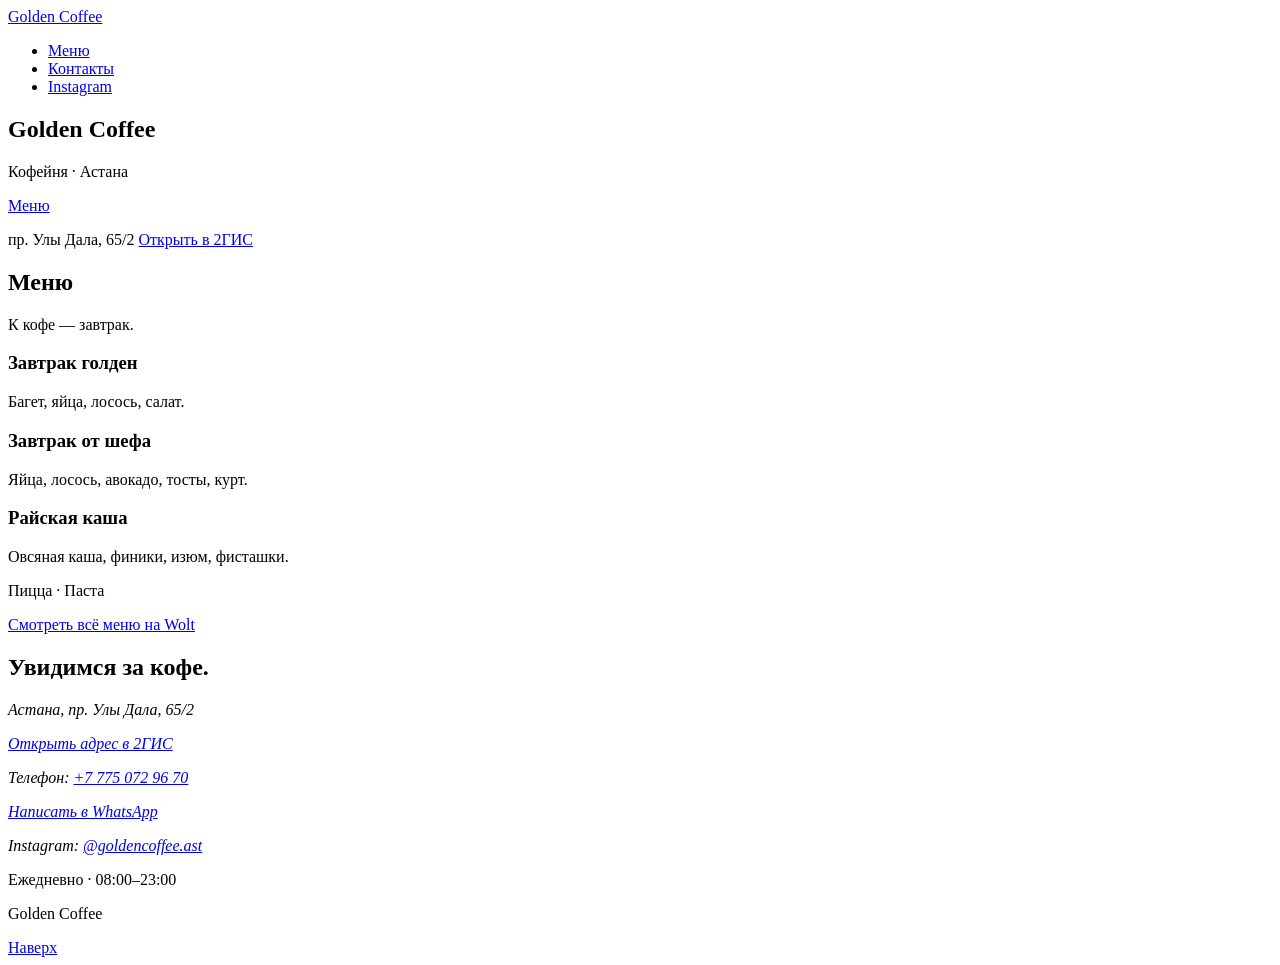
==== index.html @ 51bb7415 "initial commit" ====
<!DOCTYPE html>
<html lang="ru">
  <head>
    <meta charset="UTF-8">
    <meta name="viewport" content="width=device-width, initial-scale=1">
    <meta
      name="description"
      content="Golden Coffee в Астане: меню завтраков, адрес на проспекте Улы Дала, часы работы и контакты кофейни."
    >
    <title>Golden Coffee — кофейня в Астане</title>
  </head>
  <body>
    <header id="top" class="site-header">
      <a class="site-header__brand" href="#top" aria-label="Golden Coffee — в начало страницы">
        Golden Coffee
      </a>

      <nav class="site-nav" aria-label="Основная навигация">
        <ul class="site-nav__list">
          <li><a href="#menu">Меню</a></li>
          <li><a href="#contacts">Контакты</a></li>
          <li>
            <a href="https://www.instagram.com/goldencoffee.ast/" target="_blank" rel="noopener noreferrer">
              Instagram
            </a>
          </li>
        </ul>
      </nav>
    </header>

    <main id="main-content">
      <section class="hero" aria-labelledby="hero-title">
        <h1 id="hero-title" class="hero__title">Golden Coffee</h1>
        <p class="hero__subtitle">Кофейня · Астана</p>
        <a class="hero__menu-link" href="#menu">Меню</a>


        <p class="hero__location">
          пр. Улы Дала, 65/2
          <a href="https://2gis.kz/astana/firm/70000001091866178" target="_blank" rel="noopener noreferrer">
            Открыть в 2ГИС
          </a>
        </p>
      </section>

      <section id="menu" class="menu" aria-labelledby="menu-title">
        <header class="menu__header">
          <h2 id="menu-title">Меню</h2>
          <p>К кофе — завтрак.</p>
        </header>

        <article class="menu-item" aria-labelledby="golden-breakfast-title">
          <h3 id="golden-breakfast-title">Завтрак голден</h3>
          <p>Багет, яйца, лосось, салат.</p>
        </article>

        <article class="menu-item" aria-labelledby="chef-breakfast-title">
          <h3 id="chef-breakfast-title">Завтрак от шефа</h3>
          <p>Яйца, лосось, авокадо, тосты, курт.</p>
        </article>

        <article class="menu-item" aria-labelledby="porridge-title">
          <h3 id="porridge-title">Райская каша</h3>
          <p>Овсяная каша, финики, изюм, фисташки.</p>
        </article>

        <p class="menu__categories">Пицца · Паста</p>
        <a
          class="menu__full-link"
          href="https://wolt.com/ru/kaz/nur-sultan/restaurant/golden-coffee4"
          target="_blank"
          rel="noopener noreferrer"
        >
          Смотреть всё меню на Wolt
        </a>
      </section>

      <section id="contacts" class="contacts" aria-labelledby="contacts-title">
        <h2 id="contacts-title">Увидимся за кофе.</h2>

        <address class="contacts__address">
          <p>Астана, пр. Улы Дала, 65/2</p>
          <p>
            <a href="https://2gis.kz/astana/firm/70000001091866178" target="_blank" rel="noopener noreferrer">
              Открыть адрес в 2ГИС
            </a>
          </p>
          <p>
            Телефон:
            <a href="tel:+77750729670">+7 775 072 96 70</a>
          </p>
          <p>
            <a href="https://wa.me/77750729670" target="_blank" rel="noopener noreferrer">
              Написать в WhatsApp
            </a>
          </p>
          <p>
            Instagram:
            <a href="https://www.instagram.com/goldencoffee.ast/" target="_blank" rel="noopener noreferrer">
              @goldencoffee.ast
            </a>
          </p>
        </address>

        <p class="contacts__hours">
          Ежедневно · <time datetime="08:00">08:00</time>–<time datetime="23:00">23:00</time>
        </p>

      </section>
    </main>

    <footer class="site-footer">
      <p class="site-footer__brand">Golden Coffee</p>
      <a class="site-footer__top-link" href="#top">Наверх</a>
    </footer>
  </body>
</html>
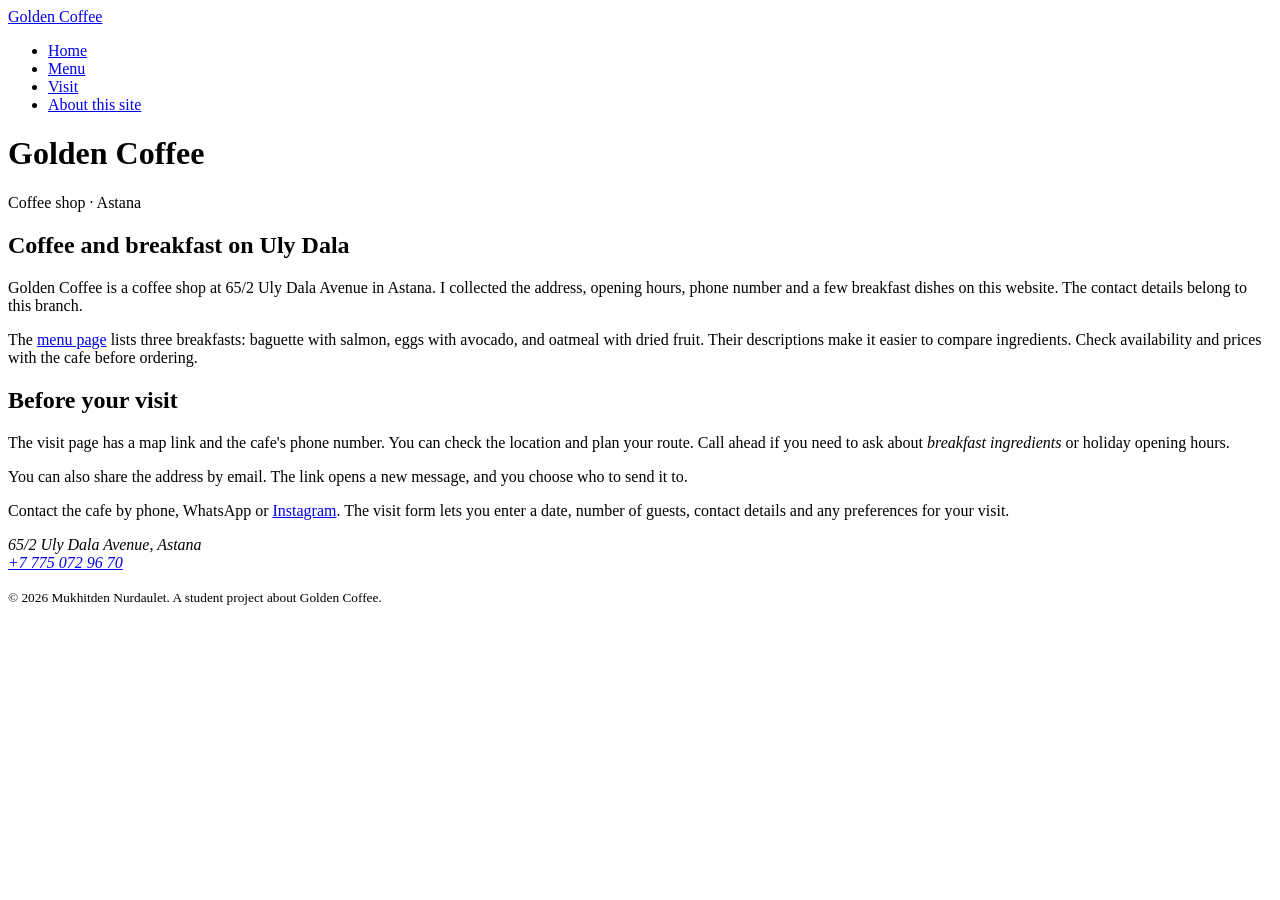
==== commit 123bf955: "updated porject" ====
--- a/index.html
+++ b/index.html
@@ -1,117 +1,66 @@
 <!DOCTYPE html>
-<html lang="ru">
+<html lang="en">
   <head>
     <meta charset="UTF-8">
     <meta name="viewport" content="width=device-width, initial-scale=1">
-    <meta
-      name="description"
-      content="Golden Coffee в Астане: меню завтраков, адрес на проспекте Улы Дала, часы работы и контакты кофейни."
-    >
-    <title>Golden Coffee — кофейня в Астане</title>
+    <meta name="description" content="Golden Coffee in Astana: breakfast dishes, the Uly Dala Avenue address, opening hours and contact details.">
+    <meta name="author" content="Mukhitden Nurdaulet">
+    <title>Golden Coffee - Coffee shop in Astana</title>
   </head>
   <body>
-    <header id="top" class="site-header">
-      <a class="site-header__brand" href="#top" aria-label="Golden Coffee — в начало страницы">
-        Golden Coffee
-      </a>
-
-      <nav class="site-nav" aria-label="Основная навигация">
-        <ul class="site-nav__list">
-          <li><a href="#menu">Меню</a></li>
-          <li><a href="#contacts">Контакты</a></li>
-          <li>
-            <a href="https://www.instagram.com/goldencoffee.ast/" target="_blank" rel="noopener noreferrer">
-              Instagram
-            </a>
-          </li>
+    <!-- Author: Mukhitden Nurdaulet. -->
+    <header id="top">
+      <a href="index.html">Golden Coffee</a>
+      <!-- Relative links work when the files are opened without a server. -->
+      <nav aria-label="Main navigation">
+        <ul>
+          <li><a href="index.html" aria-current="page">Home</a></li>
+          <li><a href="menu.html">Menu</a></li>
+          <li><a href="visit.html">Visit</a></li>
+          <li><a href="colophon.html">About this site</a></li>
         </ul>
       </nav>
     </header>
-
-    <main id="main-content">
-      <section class="hero" aria-labelledby="hero-title">
-        <h1 id="hero-title" class="hero__title">Golden Coffee</h1>
-        <p class="hero__subtitle">Кофейня · Астана</p>
-        <a class="hero__menu-link" href="#menu">Меню</a>
-
-
-        <p class="hero__location">
-          пр. Улы Дала, 65/2
-          <a href="https://2gis.kz/astana/firm/70000001091866178" target="_blank" rel="noopener noreferrer">
-            Открыть в 2ГИС
-          </a>
+    <main>
+      <h1>Golden Coffee</h1>
+      <p>Coffee shop &middot; Astana</p>
+      <section aria-labelledby="about-title">
+        <h2 id="about-title">Coffee and breakfast on Uly Dala</h2>
+        <p>
+          Golden Coffee is a coffee shop at 65/2 Uly Dala Avenue in Astana.
+          I collected the address, opening hours, phone number and a few
+          breakfast dishes on this website. The contact details belong to this branch.
+        </p>
+        <p>
+          The <a href="menu.html">menu page</a> lists three breakfasts:
+          baguette with salmon, eggs with avocado, and oatmeal with dried fruit.
+          Their descriptions make it easier to compare ingredients.
+          Check availability and prices with the cafe before ordering.
         </p>
       </section>
-
-      <section id="menu" class="menu" aria-labelledby="menu-title">
-        <header class="menu__header">
-          <h2 id="menu-title">Меню</h2>
-          <p>К кофе — завтрак.</p>
-        </header>
-
-        <article class="menu-item" aria-labelledby="golden-breakfast-title">
-          <h3 id="golden-breakfast-title">Завтрак голден</h3>
-          <p>Багет, яйца, лосось, салат.</p>
-        </article>
-
-        <article class="menu-item" aria-labelledby="chef-breakfast-title">
-          <h3 id="chef-breakfast-title">Завтрак от шефа</h3>
-          <p>Яйца, лосось, авокадо, тосты, курт.</p>
-        </article>
-
-        <article class="menu-item" aria-labelledby="porridge-title">
-          <h3 id="porridge-title">Райская каша</h3>
-          <p>Овсяная каша, финики, изюм, фисташки.</p>
-        </article>
-
-        <p class="menu__categories">Пицца · Паста</p>
-        <a
-          class="menu__full-link"
-          href="https://wolt.com/ru/kaz/nur-sultan/restaurant/golden-coffee4"
-          target="_blank"
-          rel="noopener noreferrer"
-        >
-          Смотреть всё меню на Wolt
-        </a>
-      </section>
-
-      <section id="contacts" class="contacts" aria-labelledby="contacts-title">
-        <h2 id="contacts-title">Увидимся за кофе.</h2>
-
-        <address class="contacts__address">
-          <p>Астана, пр. Улы Дала, 65/2</p>
-          <p>
-            <a href="https://2gis.kz/astana/firm/70000001091866178" target="_blank" rel="noopener noreferrer">
-              Открыть адрес в 2ГИС
-            </a>
-          </p>
-          <p>
-            Телефон:
-            <a href="tel:+77750729670">+7 775 072 96 70</a>
-          </p>
-          <p>
-            <a href="https://wa.me/77750729670" target="_blank" rel="noopener noreferrer">
-              Написать в WhatsApp
-            </a>
-          </p>
-          <p>
-            Instagram:
-            <a href="https://www.instagram.com/goldencoffee.ast/" target="_blank" rel="noopener noreferrer">
-              @goldencoffee.ast
-            </a>
-          </p>
-        </address>
-
-        <p class="contacts__hours">
-          Ежедневно · <time datetime="08:00">08:00</time>–<time datetime="23:00">23:00</time>
+      <section aria-labelledby="plan-title">
+        <h2 id="plan-title">Before your visit</h2>
+        <p>
+          The visit page has a map link and the cafe's phone number.
+          You can check the location and plan your route. Call ahead if you
+          need to ask about <em>breakfast ingredients</em> or holiday opening hours.
         </p>
-
+        <p>
+          You can also share the address by email. The link opens a new message,
+          and you choose who to send it to.
+        </p>
+        <p>
+          Contact the cafe by phone, WhatsApp or
+          <a href="https://www.instagram.com/goldencoffee.ast/" target="_blank" rel="noopener noreferrer">Instagram</a>.
+          The visit form lets you enter a date, number of guests,
+          contact details and any preferences for your visit.
+        </p>
       </section>
     </main>
-
-    <footer class="site-footer">
-      <p class="site-footer__brand">Golden Coffee</p>
-      <a class="site-footer__top-link" href="#top">Наверх</a>
+    <!-- I repeated the phone number so it can be found on any page. -->
+    <footer>
+      <address>65/2 Uly Dala Avenue, Astana<br><a href="tel:+77750729670">+7 775 072 96 70</a></address>
+      <p><small>&copy; 2026 Mukhitden Nurdaulet. A student project about Golden Coffee.</small></p>
     </footer>
   </body>
 </html>
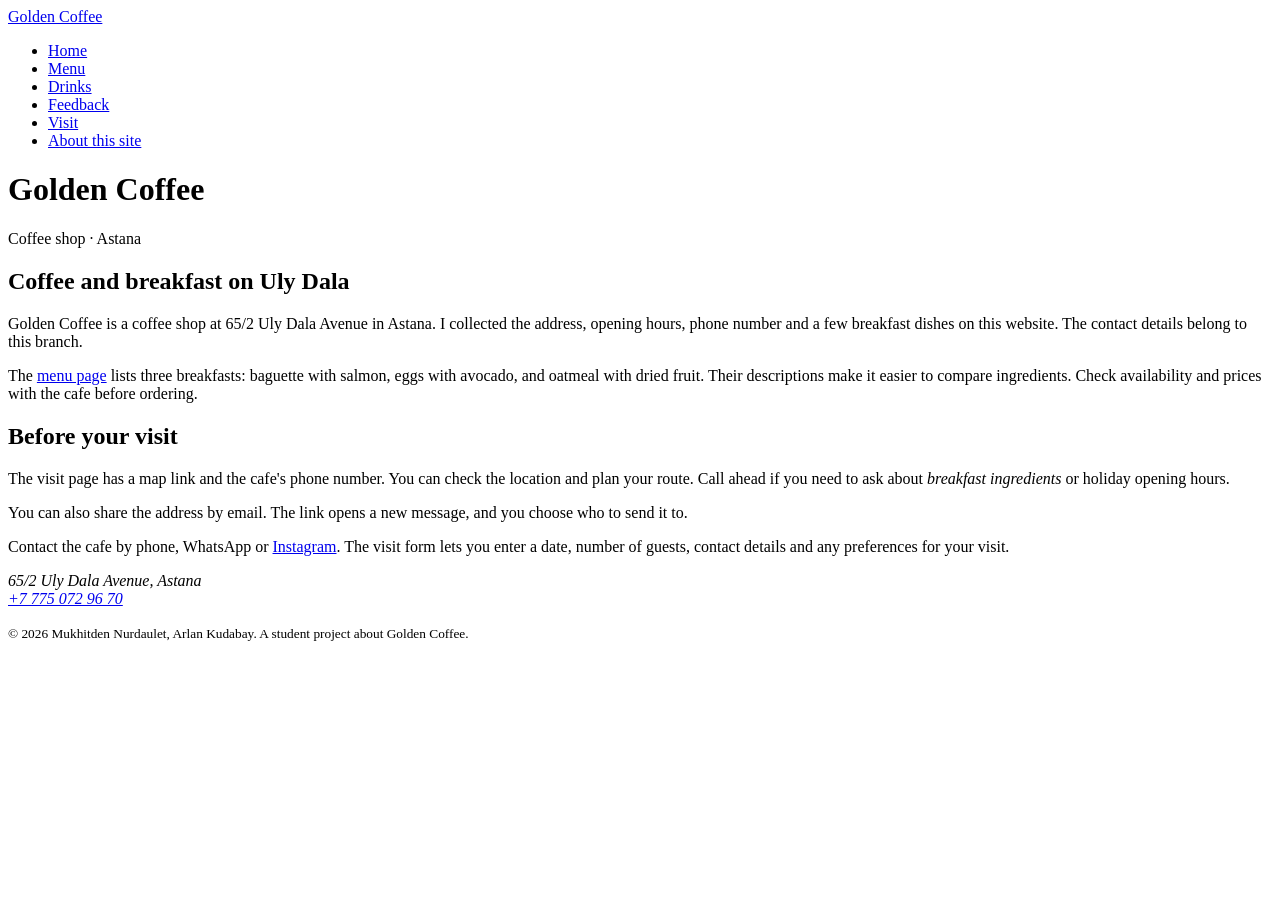
==== commit b9f1c5aa: "Add student pages, update navigation and checklist for team submission" ====
--- a/index.html
+++ b/index.html
@@ -4,11 +4,11 @@
     <meta charset="UTF-8">
     <meta name="viewport" content="width=device-width, initial-scale=1">
     <meta name="description" content="Golden Coffee in Astana: breakfast dishes, the Uly Dala Avenue address, opening hours and contact details.">
-    <meta name="author" content="Mukhitden Nurdaulet">
+    <meta name="author" content="Mukhitden Nurdaulet, Arlan Kudabay">
     <title>Golden Coffee - Coffee shop in Astana</title>
   </head>
   <body>
-    <!-- Author: Mukhitden Nurdaulet. -->
+    <!-- Authors: Mukhitden Nurdaulet, Arlan Kudabay. -->
     <header id="top">
       <a href="index.html">Golden Coffee</a>
       <!-- Relative links work when the files are opened without a server. -->
@@ -16,6 +16,8 @@
         <ul>
           <li><a href="index.html" aria-current="page">Home</a></li>
           <li><a href="menu.html">Menu</a></li>
+          <li><a href="drinks.html">Drinks</a></li>
+          <li><a href="feedback.html">Feedback</a></li>
           <li><a href="visit.html">Visit</a></li>
           <li><a href="colophon.html">About this site</a></li>
         </ul>
@@ -60,7 +62,7 @@
     <!-- I repeated the phone number so it can be found on any page. -->
     <footer>
       <address>65/2 Uly Dala Avenue, Astana<br><a href="tel:+77750729670">+7 775 072 96 70</a></address>
-      <p><small>&copy; 2026 Mukhitden Nurdaulet. A student project about Golden Coffee.</small></p>
+      <p><small>&copy; 2026 Mukhitden Nurdaulet, Arlan Kudabay. A student project about Golden Coffee.</small></p>
     </footer>
   </body>
-</html>
+</html>
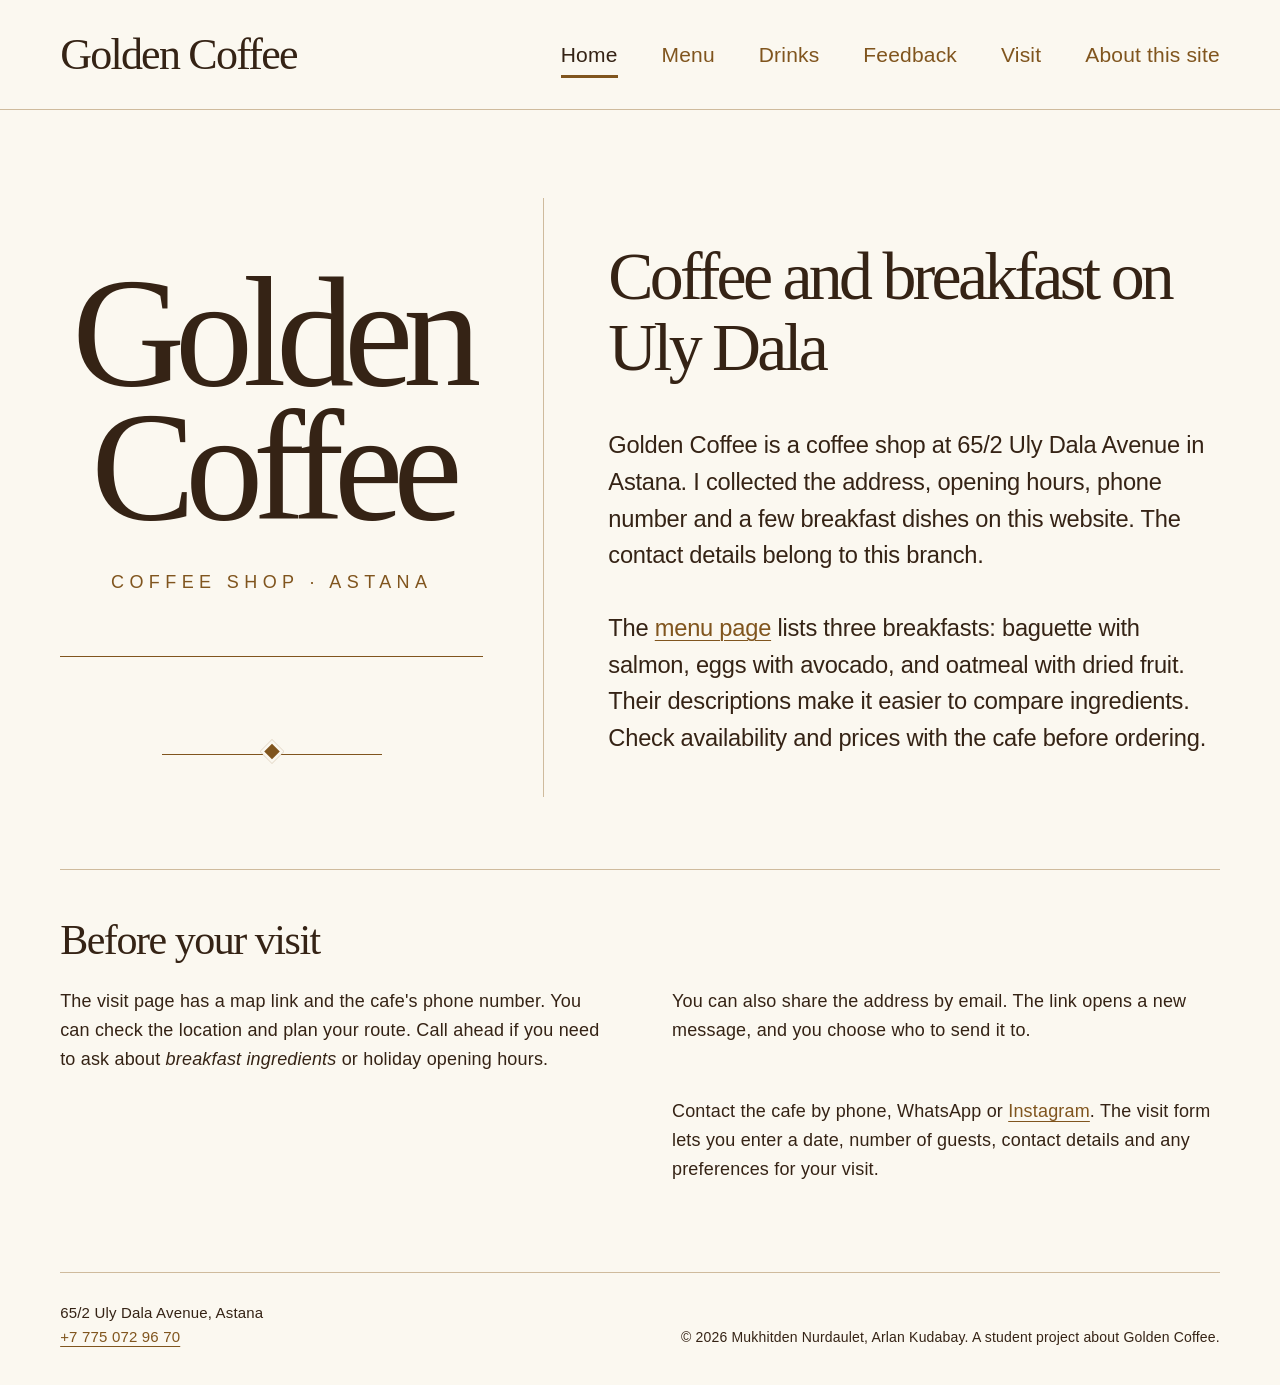
==== commit f5af7983: "added styles" ====
--- a/index.html
+++ b/index.html
@@ -6,13 +6,16 @@
     <meta name="description" content="Golden Coffee in Astana: breakfast dishes, the Uly Dala Avenue address, opening hours and contact details.">
     <meta name="author" content="Mukhitden Nurdaulet, Arlan Kudabay">
     <title>Golden Coffee - Coffee shop in Astana</title>
+    <link rel="stylesheet" href="css/base.css">
+    <link rel="stylesheet" href="css/index.css">
+    <link rel="icon" href="data:,">
   </head>
-  <body>
+  <body class="page-home">
     <!-- Authors: Mukhitden Nurdaulet, Arlan Kudabay. -->
-    <header id="top">
-      <a href="index.html">Golden Coffee</a>
+    <header id="top" class="site-header">
+      <a class="site-brand" href="index.html">Golden Coffee</a>
       <!-- Relative links work when the files are opened without a server. -->
-      <nav aria-label="Main navigation">
+      <nav class="site-nav" aria-label="Main navigation">
         <ul>
           <li><a href="index.html" aria-current="page">Home</a></li>
           <li><a href="menu.html">Menu</a></li>
@@ -23,10 +26,12 @@
         </ul>
       </nav>
     </header>
-    <main>
-      <h1>Golden Coffee</h1>
-      <p>Coffee shop &middot; Astana</p>
-      <section aria-labelledby="about-title">
+    <main class="site-main">
+      <header class="page-heading">
+        <h1 class="page-title">Golden Coffee</h1>
+        <p class="page-lead">Coffee shop &middot; Astana</p>
+      </header>
+      <section class="content-section home-intro" aria-labelledby="about-title">
         <h2 id="about-title">Coffee and breakfast on Uly Dala</h2>
         <p>
           Golden Coffee is a coffee shop at 65/2 Uly Dala Avenue in Astana.
@@ -40,7 +45,7 @@
           Check availability and prices with the cafe before ordering.
         </p>
       </section>
-      <section aria-labelledby="plan-title">
+      <section class="content-section visit-overview" aria-labelledby="plan-title">
         <h2 id="plan-title">Before your visit</h2>
         <p>
           The visit page has a map link and the cafe's phone number.
@@ -60,8 +65,8 @@
       </section>
     </main>
     <!-- I repeated the phone number so it can be found on any page. -->
-    <footer>
-      <address>65/2 Uly Dala Avenue, Astana<br><a href="tel:+77750729670">+7 775 072 96 70</a></address>
+    <footer class="site-footer">
+      <address class="contact-details">65/2 Uly Dala Avenue, Astana<br><a href="tel:+77750729670">+7 775 072 96 70</a></address>
       <p><small>&copy; 2026 Mukhitden Nurdaulet, Arlan Kudabay. A student project about Golden Coffee.</small></p>
     </footer>
   </body>
--- a/css/base.css
+++ b/css/base.css
@@ -0,0 +1,199 @@
+* {
+  box-sizing: border-box;
+}
+
+body {
+  margin: 0;
+  padding-top: 110px;
+  background: #fbf8f0;
+  color: #352315;
+  font-family: "Helvetica Neue", Arial, Helvetica, sans-serif;
+  font-size: 18px;
+  font-weight: 400;
+  line-height: 1.6;
+  letter-spacing: 0.01em;
+}
+
+#top {
+  position: fixed;
+  top: 0;
+  right: 0;
+  left: 0;
+  z-index: 10;
+}
+
+.site-header {
+  display: flex;
+  justify-content: space-between;
+  align-items: center;
+  gap: 40px;
+  min-height: 110px;
+  padding: 24px 4.7%;
+  border-bottom: 1px solid rgb(207, 187, 157);
+  background: #fbf8f0;
+}
+
+.site-brand,
+h1,
+h2,
+h3 {
+  font-family: Baskerville, Georgia, "Times New Roman", serif;
+  font-weight: 400;
+}
+
+.site-brand {
+  color: #352315;
+  font-size: 44px;
+  line-height: 1;
+  letter-spacing: -0.04em;
+  text-decoration: none;
+  white-space: nowrap;
+}
+
+.site-nav ul {
+  display: flex;
+  flex-direction: row;
+  justify-content: center;
+  align-items: center;
+  gap: 44px;
+  margin: 0;
+  padding: 0;
+  list-style: none;
+}
+
+.site-nav a {
+  position: relative;
+  display: block;
+  padding: 10px 0;
+  color: #80551e;
+  font-size: 21px;
+  font-weight: 400;
+  line-height: 1.3;
+  text-decoration: none;
+  white-space: nowrap;
+}
+
+.site-nav a::after {
+  position: absolute;
+  right: 0;
+  bottom: 0;
+  left: 0;
+  height: 3px;
+  background: #80551e;
+  content: "";
+  transform: scaleX(0);
+}
+
+.site-nav a:hover,
+.site-nav a[aria-current="page"] {
+  color: #352315;
+}
+
+.site-nav a:hover::after,
+.site-nav a[aria-current="page"]::after {
+  transform: scaleX(1);
+}
+
+.site-main,
+.site-footer {
+  width: 90.6%;
+  max-width: 1440px;
+  margin: 0 auto;
+}
+
+.site-main {
+  padding: 76px 0 88px;
+}
+
+h1,
+h2,
+h3 {
+  margin: 0 0 24px;
+  line-height: 1.08;
+  letter-spacing: -0.035em;
+}
+
+h1 {
+  font-size: 76px;
+}
+
+h2 {
+  font-size: 42px;
+}
+
+h3 {
+  font-size: 30px;
+}
+
+p {
+  margin: 0 0 24px;
+}
+
+.content-section {
+  margin: 48px 0;
+  scroll-margin-top: 140px;
+}
+
+a {
+  color: #80551e;
+  text-underline-offset: 4px;
+  text-decoration-thickness: 1px;
+}
+
+a:hover {
+  color: #352315;
+}
+
+a:focus,
+input:focus,
+select:focus,
+textarea:focus,
+button:focus {
+  outline: 2px solid #80551e;
+  outline-offset: 5px;
+}
+
+input,
+select,
+textarea,
+button {
+  font: inherit;
+}
+
+hr {
+  margin: 40px 0;
+  border: 0;
+  border-top: 1px solid rgb(207, 187, 157);
+}
+
+mark {
+  padding: 2px 4px;
+  background: white;
+  color: #352315;
+}
+
+.site-footer {
+  position: static;
+  display: flex;
+  justify-content: space-between;
+  align-items: flex-end;
+  gap: 32px;
+  padding: 28px 0 36px;
+  border-top: 1px solid rgb(207, 187, 157);
+  font-size: 15px;
+}
+
+.site-footer p {
+  margin: 0;
+  text-align: right;
+}
+
+.contact-details {
+  font-style: normal;
+}
+
+small,
+figcaption {
+  font-size: 14px;
+  line-height: 1.5;
+}
--- a/css/index.css
+++ b/css/index.css
@@ -0,0 +1,110 @@
+.page-lead {
+  color: #352315;
+}
+
+.page-home .page-lead {
+  color: #80551e;
+  font-size: 18px;
+  line-height: 1.5;
+  letter-spacing: 0.3em;
+  text-transform: uppercase;
+}
+
+.page-home .site-main {
+  display: grid;
+  grid-template-columns: minmax(0, 5fr) minmax(0, 7fr);
+  gap: 72px 0;
+  padding-top: 88px;
+}
+
+.page-heading {
+  position: relative;
+  display: flex;
+  flex-direction: column;
+  justify-content: center;
+  padding: 0 60px 72px 0;
+  text-align: center;
+}
+
+.page-home .page-title {
+  margin: 0 0 34px;
+  font-size: clamp(96px, 12.2vw, 188px);
+  line-height: 0.86;
+  letter-spacing: -0.065em;
+}
+
+.page-heading .page-lead {
+  margin: 0;
+  padding: 0 0 60px;
+  border-bottom: 1px solid #80551e;
+}
+
+.page-heading::before {
+  position: absolute;
+  bottom: 42px;
+  left: calc(50% - 30px);
+  width: 220px;
+  height: 1px;
+  transform: translateX(-50%);
+  background: #80551e;
+  content: "";
+}
+
+.page-heading::after {
+  position: absolute;
+  bottom: 37px;
+  left: calc(50% - 30px);
+  width: 11px;
+  height: 11px;
+  border: 3px solid #fbf8f0;
+  background: #80551e;
+  content: "";
+  transform: translateX(-50%) rotate(45deg);
+}
+
+.home-intro {
+  margin: 0;
+  padding: 44px 0 40px 64px;
+  border-left: 1px solid rgb(207, 187, 157);
+}
+
+.home-intro h2 {
+  margin-bottom: 44px;
+  font-size: clamp(42px, 5.3vw, 82px);
+  line-height: 1.04;
+  letter-spacing: -0.055em;
+}
+
+.home-intro p {
+  margin-bottom: 36px;
+  font-size: clamp(18px, 1.85vw, 28px);
+  line-height: 1.55;
+  letter-spacing: -0.01em;
+}
+
+.home-intro p:last-child {
+  margin-bottom: 0;
+}
+
+.visit-overview {
+  display: grid;
+  grid-column: 1 / -1;
+  grid-template-columns: repeat(2, minmax(0, 1fr));
+  gap: 24px 64px;
+  margin: 0;
+  padding-top: 48px;
+  border-top: 1px solid rgb(207, 187, 157);
+}
+
+.visit-overview h2 {
+  grid-column: 1 / -1;
+  margin: 0;
+}
+
+.visit-overview p {
+  margin: 0;
+}
+
+.visit-overview p:last-child {
+  grid-column: 2;
+}
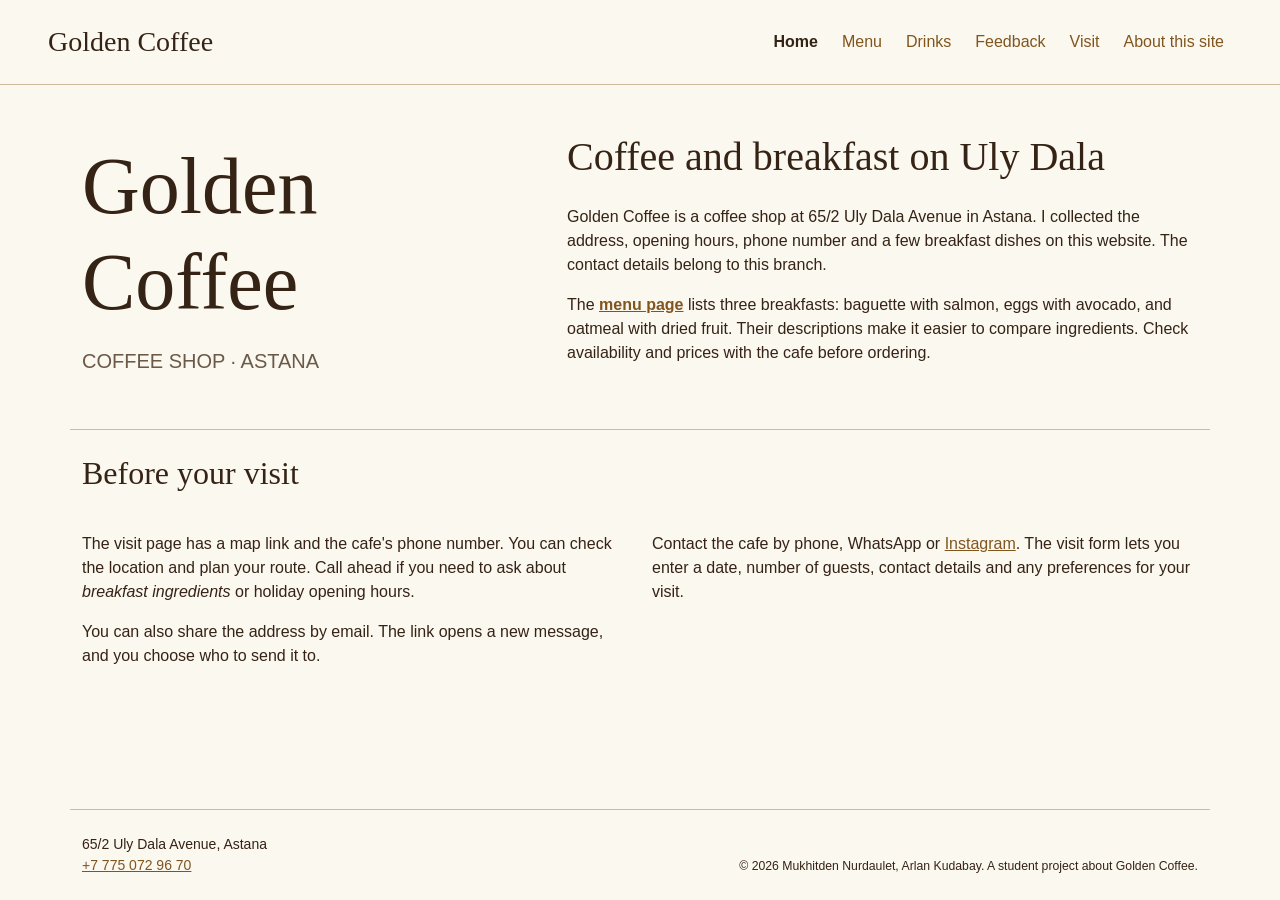
==== commit 3e5bb7f2: "refactor to bootstrap" ====
--- a/index.html
+++ b/index.html
@@ -6,68 +6,102 @@
     <meta name="description" content="Golden Coffee in Astana: breakfast dishes, the Uly Dala Avenue address, opening hours and contact details.">
     <meta name="author" content="Mukhitden Nurdaulet, Arlan Kudabay">
     <title>Golden Coffee - Coffee shop in Astana</title>
+    <!-- Bootstrap 5.3.8 via CDN; the shared brand stylesheet loads after it. -->
+    <link rel="stylesheet" href="https://cdn.jsdelivr.net/npm/bootstrap@5.3.8/dist/css/bootstrap.min.css" integrity="sha384-sRIl4kxILFvY47J16cr9ZwB07vP4J8+LH7qKQnuqkuIAvNWLzeN8tE5YBujZqJLB" crossorigin="anonymous">
     <link rel="stylesheet" href="css/base.css">
-    <link rel="stylesheet" href="css/index.css">
     <link rel="icon" href="data:,">
   </head>
-  <body class="page-home">
-    <!-- Authors: Mukhitden Nurdaulet, Arlan Kudabay. -->
-    <header id="top" class="site-header">
-      <a class="site-brand" href="index.html">Golden Coffee</a>
-      <!-- Relative links work when the files are opened without a server. -->
-      <nav class="site-nav" aria-label="Main navigation">
-        <ul>
-          <li><a href="index.html" aria-current="page">Home</a></li>
-          <li><a href="menu.html">Menu</a></li>
-          <li><a href="drinks.html">Drinks</a></li>
-          <li><a href="feedback.html">Feedback</a></li>
-          <li><a href="visit.html">Visit</a></li>
-          <li><a href="colophon.html">About this site</a></li>
-        </ul>
-      </nav>
+  <body class="page-home d-flex flex-column min-vh-100">
+    <header id="top" class="site-header navbar navbar-expand-lg bg-body border-bottom py-3">
+      <div class="container-fluid px-3 px-lg-5">
+        <a class="site-brand navbar-brand fs-3" href="index.html">Golden Coffee</a>
+        <button type="button" data-bs-toggle="collapse" data-bs-target="#main-navigation" aria-controls="main-navigation" aria-expanded="false" aria-label="Toggle navigation" class="navbar-toggler">
+          <span class="navbar-toggler-icon"></span>
+        </button>
+        <nav class="site-nav collapse navbar-collapse" aria-label="Main navigation" id="main-navigation">
+          <ul class="navbar-nav ms-auto gap-lg-2 pt-3 pt-lg-0">
+            <li class="nav-item">
+              <a href="index.html" aria-current="page" class="nav-link active fw-semibold">Home</a>
+            </li>
+            <li class="nav-item">
+              <a href="menu.html" class="nav-link">Menu</a>
+            </li>
+            <li class="nav-item">
+              <a href="drinks.html" class="nav-link">Drinks</a>
+            </li>
+            <li class="nav-item">
+              <a href="feedback.html" class="nav-link">Feedback</a>
+            </li>
+            <li class="nav-item">
+              <a href="visit.html" class="nav-link">Visit</a>
+            </li>
+            <li class="nav-item">
+              <a href="colophon.html" class="nav-link">About this site</a>
+            </li>
+          </ul>
+        </nav>
+      </div>
     </header>
-    <main class="site-main">
-      <header class="page-heading">
-        <h1 class="page-title">Golden Coffee</h1>
-        <p class="page-lead">Coffee shop &middot; Astana</p>
-      </header>
-      <section class="content-section home-intro" aria-labelledby="about-title">
-        <h2 id="about-title">Coffee and breakfast on Uly Dala</h2>
-        <p>
-          Golden Coffee is a coffee shop at 65/2 Uly Dala Avenue in Astana.
-          I collected the address, opening hours, phone number and a few
-          breakfast dishes on this website. The contact details belong to this branch.
+    <main class="site-main container py-4 py-lg-5 flex-grow-1">
+      <div class="row g-4 g-lg-5 align-items-center mb-5">
+        <header class="page-heading col-12 col-md-5 text-center text-md-start">
+          <h1 class="page-title display-1 mb-3">Golden Coffee</h1>
+          <p class="page-lead lead text-uppercase text-secondary mb-0">Coffee shop · Astana</p>
+        </header>
+        <section class="content-section home-intro mb-5 col-12 col-md-7 mb-md-0" aria-labelledby="about-title">
+          <h2 id="about-title" class="display-6 mb-4">Coffee and breakfast on Uly Dala</h2>
+          <p>
+        Golden Coffee is a coffee shop at 65/2 Uly Dala Avenue in Astana.
+        I collected the address, opening hours, phone number and a few
+        breakfast dishes on this website. The contact details belong to this branch.
+      </p>
+          <p>
+        The <a href="menu.html" class="fw-semibold">menu page</a> lists three breakfasts:
+        baguette with salmon, eggs with avocado, and oatmeal with dried fruit.
+        Their descriptions make it easier to compare ingredients.
+        Check availability and prices with the cafe before ordering.
+      </p>
+        </section>
+      </div>
+      <div class="row">
+
+        <section class="content-section visit-overview mb-5 border-top pt-4 col-12" aria-labelledby="plan-title">
+
+          <div class="row g-4">
+            <h2 id="plan-title" class="h2 mb-3 col-12 mb-0">Before your visit</h2>
+            <div class="col-12 col-md-6">
+              <p>
+        The visit page has a map link and the cafe's phone number.
+        You can check the location and plan your route. Call ahead if you
+        need to ask about <em>breakfast ingredients</em> or holiday opening hours.
+      </p>
+              <p>
+        You can also share the address by email. The link opens a new message,
+        and you choose who to send it to.
+      </p>
+            </div>
+            <div class="col-12 col-md-6">
+              <p>
+        Contact the cafe by phone, WhatsApp or
+        <a href="https://www.instagram.com/goldencoffee.ast/" target="_blank" rel="noopener noreferrer">Instagram</a>.
+        The visit form lets you enter a date, number of guests,
+        contact details and any preferences for your visit.
+      </p>
+            </div>
+          </div>
+        </section>
+      </div>
+    </main>
+    <footer class="site-footer container border-top py-4 small">
+      <div class="row g-3 align-items-end">
+        <address class="contact-details col-12 col-md-5 text-center text-md-start mb-0">65/2 Uly Dala Avenue, Astana<br>
+          <a href="tel:+77750729670">+7 775 072 96 70</a>
+        </address>
+        <p class="col-12 col-md-7 text-center text-md-end mb-0">
+          <small>© 2026 Mukhitden Nurdaulet, Arlan Kudabay. A student project about Golden Coffee.</small>
         </p>
-        <p>
-          The <a href="menu.html">menu page</a> lists three breakfasts:
-          baguette with salmon, eggs with avocado, and oatmeal with dried fruit.
-          Their descriptions make it easier to compare ingredients.
-          Check availability and prices with the cafe before ordering.
-        </p>
-      </section>
-      <section class="content-section visit-overview" aria-labelledby="plan-title">
-        <h2 id="plan-title">Before your visit</h2>
-        <p>
-          The visit page has a map link and the cafe's phone number.
-          You can check the location and plan your route. Call ahead if you
-          need to ask about <em>breakfast ingredients</em> or holiday opening hours.
-        </p>
-        <p>
-          You can also share the address by email. The link opens a new message,
-          and you choose who to send it to.
-        </p>
-        <p>
-          Contact the cafe by phone, WhatsApp or
-          <a href="https://www.instagram.com/goldencoffee.ast/" target="_blank" rel="noopener noreferrer">Instagram</a>.
-          The visit form lets you enter a date, number of guests,
-          contact details and any preferences for your visit.
-        </p>
-      </section>
-    </main>
-    <!-- I repeated the phone number so it can be found on any page. -->
-    <footer class="site-footer">
-      <address class="contact-details">65/2 Uly Dala Avenue, Astana<br><a href="tel:+77750729670">+7 775 072 96 70</a></address>
-      <p><small>&copy; 2026 Mukhitden Nurdaulet, Arlan Kudabay. A student project about Golden Coffee.</small></p>
+      </div>
     </footer>
+    <script src="https://cdn.jsdelivr.net/npm/bootstrap@5.3.8/dist/js/bootstrap.bundle.min.js" integrity="sha384-FKyoEForCGlyvwx9Hj09JcYn3nv7wiPVlz7YYwJrWVcXK/BmnVDxM+D2scQbITxI" crossorigin="anonymous"></script>
   </body>
-</html>+</html>
--- a/css/base.css
+++ b/css/base.css
@@ -1,199 +1,63 @@
-* {
-  box-sizing: border-box;
-}
-
-body {
-  margin: 0;
-  padding-top: 110px;
-  background: #fbf8f0;
-  color: #352315;
-  font-family: "Helvetica Neue", Arial, Helvetica, sans-serif;
-  font-size: 18px;
-  font-weight: 400;
-  line-height: 1.6;
-  letter-spacing: 0.01em;
-}
-
-#top {
-  position: fixed;
-  top: 0;
-  right: 0;
-  left: 0;
-  z-index: 10;
-}
-
-.site-header {
-  display: flex;
-  justify-content: space-between;
-  align-items: center;
-  gap: 40px;
-  min-height: 110px;
-  padding: 24px 4.7%;
-  border-bottom: 1px solid rgb(207, 187, 157);
-  background: #fbf8f0;
+:root {
+  --bs-body-bg: #fbf8f0;
+  --bs-body-bg-rgb: 251, 248, 240;
+  --bs-body-color: #352315;
+  --bs-body-color-rgb: 53, 35, 21;
+  --bs-body-font-family: "Helvetica Neue", Arial, Helvetica, sans-serif;
+  --bs-secondary-color: #6c5948;
+  --bs-secondary-rgb: 108, 89, 72;
+  --bs-tertiary-bg: #fffdf8;
+  --bs-tertiary-bg-rgb: 255, 253, 248;
+  --bs-border-color: #cfbb9d;
+  --bs-border-color-translucent: rgba(207, 187, 157, 0.7);
+  --bs-link-color: #80551e;
+  --bs-link-color-rgb: 128, 85, 30;
+  --bs-link-hover-color: #352315;
+  --bs-link-hover-color-rgb: 53, 35, 21;
+  --bs-highlight-bg: #f4ead5;
+  --bs-code-color: #80551e;
 }
 
 .site-brand,
 h1,
 h2,
-h3 {
+h3,
+blockquote {
   font-family: Baskerville, Georgia, "Times New Roman", serif;
-  font-weight: 400;
 }
 
-.site-brand {
-  color: #352315;
-  font-size: 44px;
-  line-height: 1;
-  letter-spacing: -0.04em;
-  text-decoration: none;
-  white-space: nowrap;
+.navbar {
+  --bs-navbar-color: #80551e;
+  --bs-navbar-hover-color: #352315;
+  --bs-navbar-active-color: #352315;
+  --bs-navbar-brand-color: #352315;
+  --bs-navbar-brand-hover-color: #80551e;
 }
 
-.site-nav ul {
-  display: flex;
-  flex-direction: row;
-  justify-content: center;
-  align-items: center;
-  gap: 44px;
-  margin: 0;
-  padding: 0;
-  list-style: none;
+.btn-dark {
+  --bs-btn-bg: #352315;
+  --bs-btn-border-color: #352315;
+  --bs-btn-hover-bg: #513721;
+  --bs-btn-hover-border-color: #513721;
+  --bs-btn-active-bg: #513721;
+  --bs-btn-active-border-color: #513721;
 }
 
-.site-nav a {
-  position: relative;
-  display: block;
-  padding: 10px 0;
-  color: #80551e;
-  font-size: 21px;
-  font-weight: 400;
-  line-height: 1.3;
-  text-decoration: none;
-  white-space: nowrap;
+.btn-outline-dark {
+  --bs-btn-color: #352315;
+  --bs-btn-border-color: #352315;
+  --bs-btn-hover-bg: #352315;
+  --bs-btn-hover-border-color: #352315;
+  --bs-btn-active-bg: #352315;
+  --bs-btn-active-border-color: #352315;
 }
 
-.site-nav a::after {
-  position: absolute;
-  right: 0;
-  bottom: 0;
-  left: 0;
-  height: 3px;
-  background: #80551e;
-  content: "";
-  transform: scaleX(0);
+.table-dark {
+  --bs-table-bg: #352315;
+  --bs-table-border-color: #6c5948;
 }
 
-.site-nav a:hover,
-.site-nav a[aria-current="page"] {
-  color: #352315;
+.form-check-input:checked {
+  background-color: #80551e;
+  border-color: #80551e;
 }
-
-.site-nav a:hover::after,
-.site-nav a[aria-current="page"]::after {
-  transform: scaleX(1);
-}
-
-.site-main,
-.site-footer {
-  width: 90.6%;
-  max-width: 1440px;
-  margin: 0 auto;
-}
-
-.site-main {
-  padding: 76px 0 88px;
-}
-
-h1,
-h2,
-h3 {
-  margin: 0 0 24px;
-  line-height: 1.08;
-  letter-spacing: -0.035em;
-}
-
-h1 {
-  font-size: 76px;
-}
-
-h2 {
-  font-size: 42px;
-}
-
-h3 {
-  font-size: 30px;
-}
-
-p {
-  margin: 0 0 24px;
-}
-
-.content-section {
-  margin: 48px 0;
-  scroll-margin-top: 140px;
-}
-
-a {
-  color: #80551e;
-  text-underline-offset: 4px;
-  text-decoration-thickness: 1px;
-}
-
-a:hover {
-  color: #352315;
-}
-
-a:focus,
-input:focus,
-select:focus,
-textarea:focus,
-button:focus {
-  outline: 2px solid #80551e;
-  outline-offset: 5px;
-}
-
-input,
-select,
-textarea,
-button {
-  font: inherit;
-}
-
-hr {
-  margin: 40px 0;
-  border: 0;
-  border-top: 1px solid rgb(207, 187, 157);
-}
-
-mark {
-  padding: 2px 4px;
-  background: white;
-  color: #352315;
-}
-
-.site-footer {
-  position: static;
-  display: flex;
-  justify-content: space-between;
-  align-items: flex-end;
-  gap: 32px;
-  padding: 28px 0 36px;
-  border-top: 1px solid rgb(207, 187, 157);
-  font-size: 15px;
-}
-
-.site-footer p {
-  margin: 0;
-  text-align: right;
-}
-
-.contact-details {
-  font-style: normal;
-}
-
-small,
-figcaption {
-  font-size: 14px;
-  line-height: 1.5;
-}
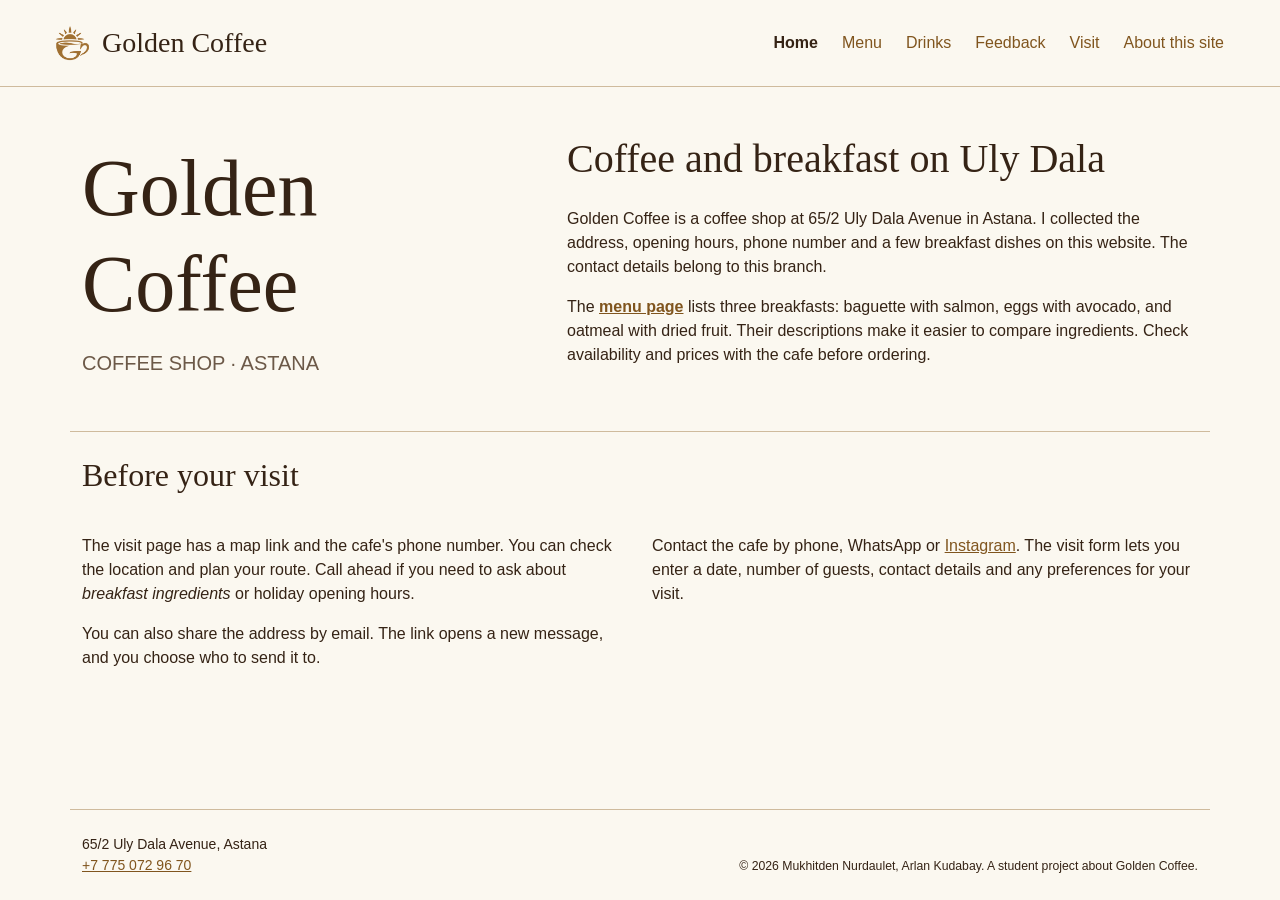
==== commit d371e8a2: "fix" ====
--- a/index.html
+++ b/index.html
@@ -9,12 +9,12 @@
     <!-- Bootstrap 5.3.8 via CDN; the shared brand stylesheet loads after it. -->
     <link rel="stylesheet" href="https://cdn.jsdelivr.net/npm/bootstrap@5.3.8/dist/css/bootstrap.min.css" integrity="sha384-sRIl4kxILFvY47J16cr9ZwB07vP4J8+LH7qKQnuqkuIAvNWLzeN8tE5YBujZqJLB" crossorigin="anonymous">
     <link rel="stylesheet" href="css/base.css">
-    <link rel="icon" href="data:,">
+    <link rel="icon" type="image/png" href="images/brand/golden-coffee-mark.png">
   </head>
   <body class="page-home d-flex flex-column min-vh-100">
     <header id="top" class="site-header navbar navbar-expand-lg bg-body border-bottom py-3">
       <div class="container-fluid px-3 px-lg-5">
-        <a class="site-brand navbar-brand fs-3" href="index.html">Golden Coffee</a>
+        <a class="site-brand navbar-brand fs-3" href="index.html"><img class="site-brand-mark" src="images/brand/golden-coffee-mark.png" alt="" aria-hidden="true" width="44" height="44">Golden Coffee</a>
         <button type="button" data-bs-toggle="collapse" data-bs-target="#main-navigation" aria-controls="main-navigation" aria-expanded="false" aria-label="Toggle navigation" class="navbar-toggler">
           <span class="navbar-toggler-icon"></span>
         </button>
--- a/css/base.css
+++ b/css/base.css
@@ -24,6 +24,19 @@
 h3,
 blockquote {
   font-family: Baskerville, Georgia, "Times New Roman", serif;
+}
+
+.site-brand {
+  display: inline-flex;
+  align-items: center;
+  gap: 0.625rem;
+}
+
+.site-brand-mark {
+  width: 44px;
+  height: 44px;
+  flex-shrink: 0;
+  object-fit: contain;
 }
 
 .navbar {
